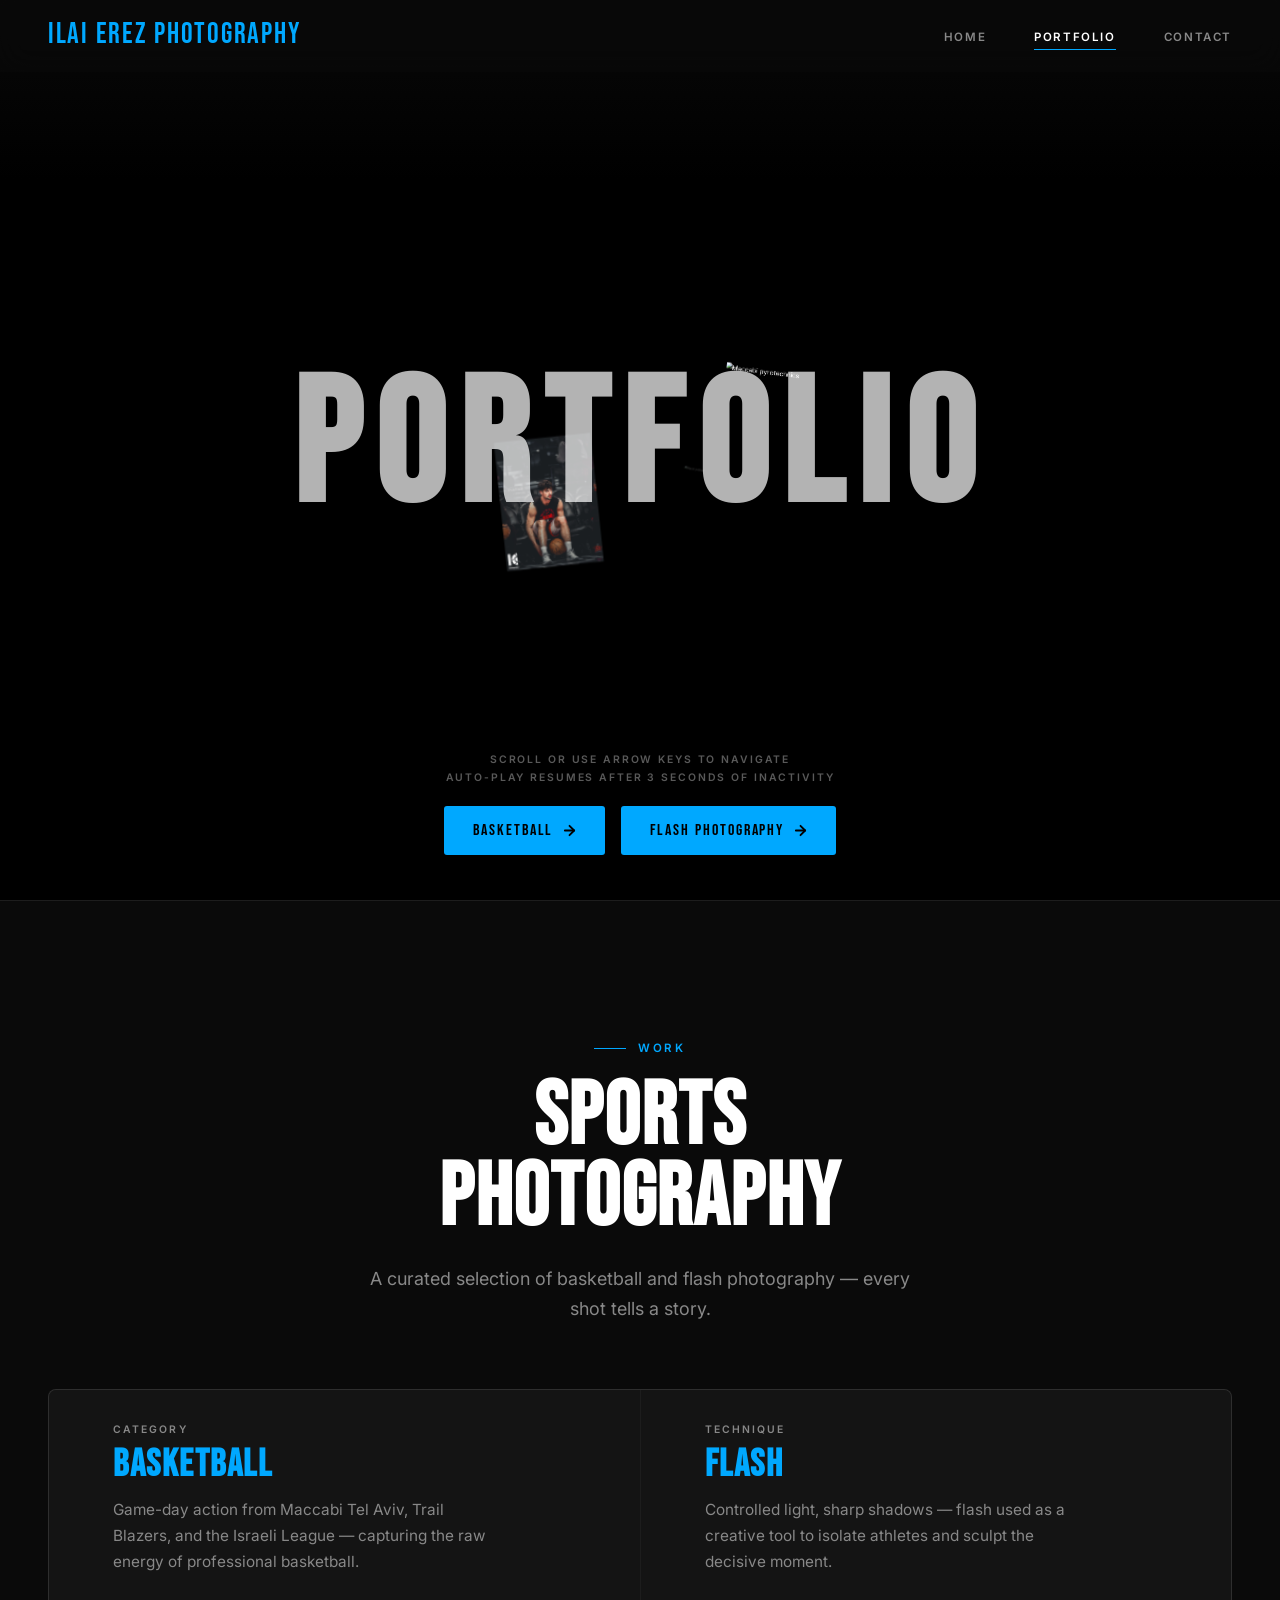
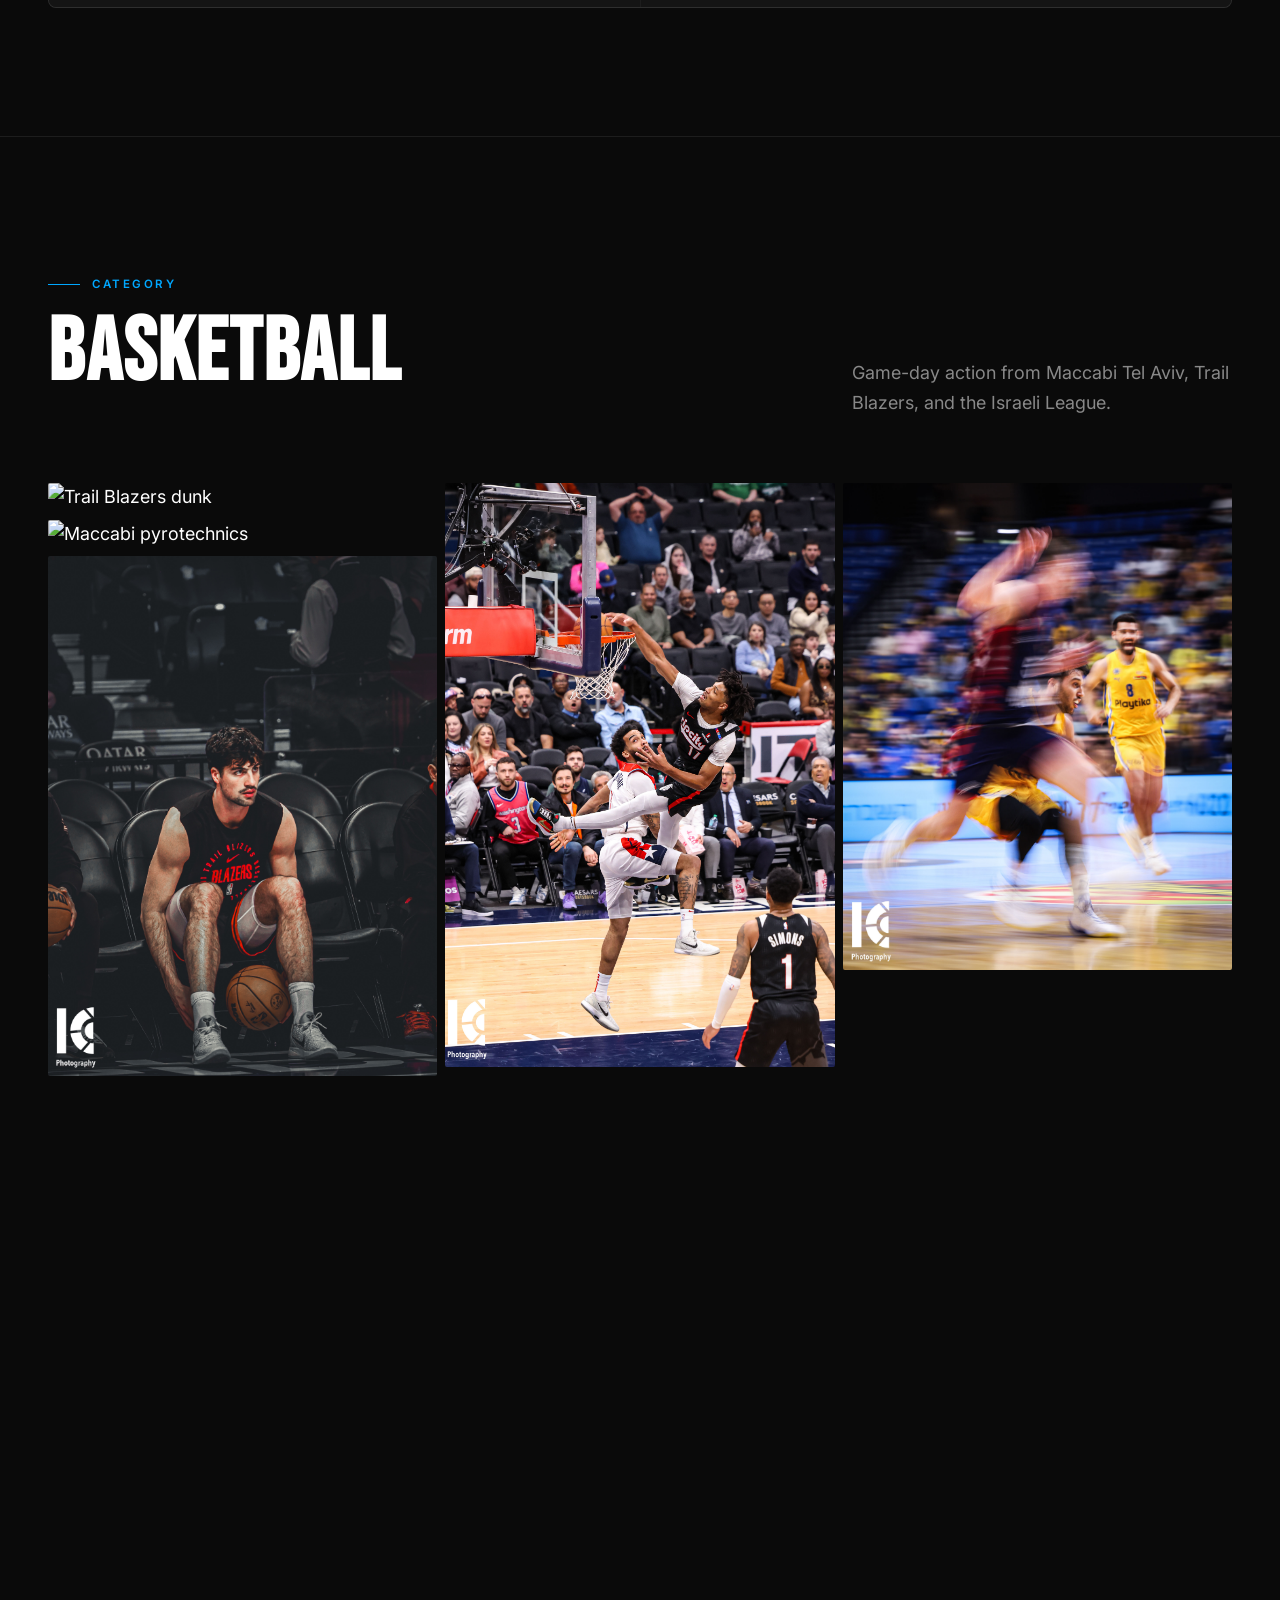
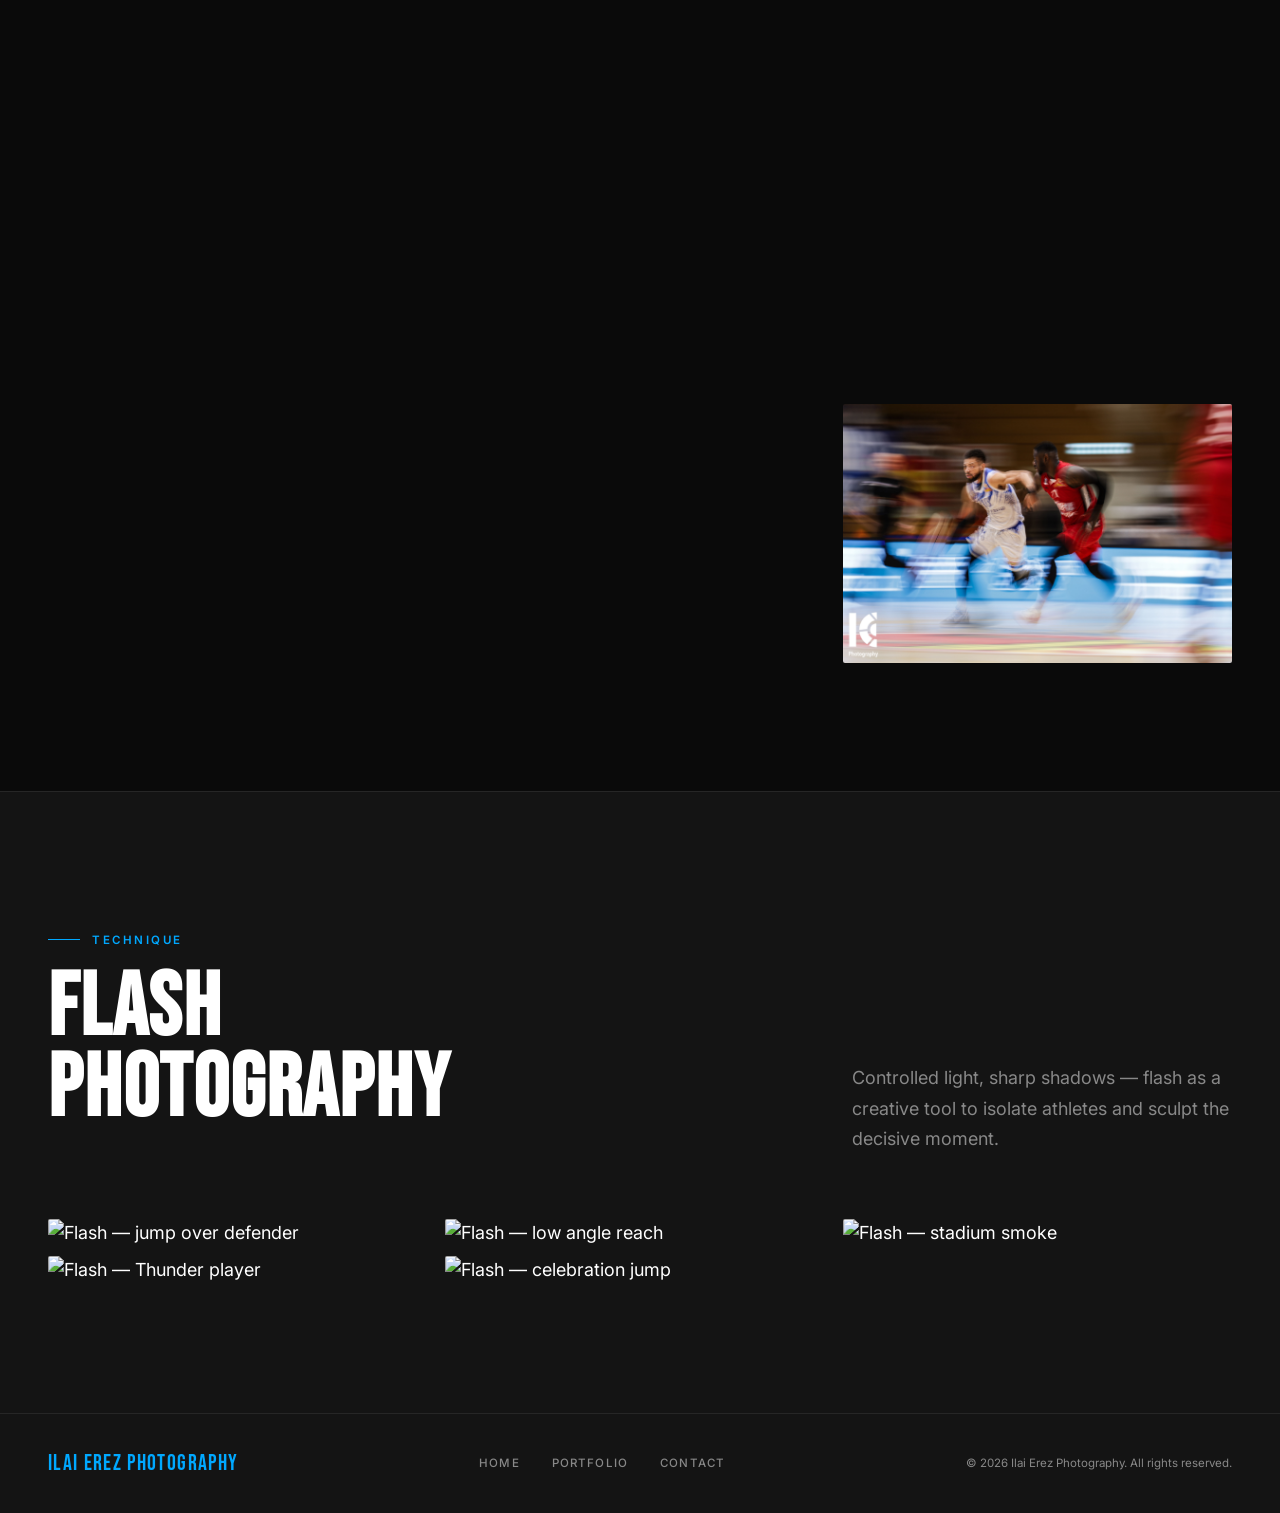
==== portfolio.html @ 73135bab "Initial commit — portfolio site with 3D gallery" ====
<!DOCTYPE html>
<html lang="en">
<head>
  <meta charset="UTF-8">
  <meta name="viewport" content="width=device-width, initial-scale=1.0">
  <meta name="description" content="Ilai Erez Photography Portfolio — High-impact sports photography across basketball and flash photography.">

  <meta property="og:title"       content="Ilai Erez Photography | Portfolio">
  <meta property="og:description" content="High-impact sports photography gallery.">
  <meta property="og:image"       content="refrences/basketball/971A6403-2.jpg">
  <meta property="og:type"        content="website">

  <title>Ilai Erez Photography | Portfolio</title>

  <link rel="preconnect" href="https://fonts.googleapis.com">
  <link rel="preconnect" href="https://fonts.gstatic.com" crossorigin>
  <link href="https://fonts.googleapis.com/css2?family=Bebas+Neue&family=Inter:wght@400;500;600&display=swap" rel="stylesheet">

  <link rel="stylesheet" href="css/styles.css">

  <style>
    /* 3-D Gallery section */
    .gallery3d-section {
      position: relative;
      height: 100vh;
      overflow: hidden;
      background: #000;
    }

    #gallery-3d {
      width: 100%;
      height: 100%;
    }

    /* "PORTFOLIO" title floats over the canvas */
    /* Top gradient so title always reads cleanly */
    .gallery3d-section::before {
      content: '';
      position: absolute;
      top: 0; left: 0; right: 0;
      height: 180px;
      background: linear-gradient(to bottom, rgba(10,10,10,0.85) 0%, transparent 100%);
      z-index: 9;
      pointer-events: none;
    }

    .gallery3d-title {
      position: absolute;
      inset: 0;
      display: flex;
      align-items: center;
      justify-content: center;
      pointer-events: none;
      z-index: 10;
    }

    .gallery3d-title h1 {
      font-family: var(--font-heading);
      font-size: clamp(5rem, 14vw, 11rem);
      color: rgba(255, 255, 255, 0.70);
      letter-spacing: 0.08em;
      text-transform: uppercase;
      line-height: 1;
      user-select: none;
    }

    /* Scroll hint — nudged up to make room for buttons */
    .gallery3d-hint {
      position: absolute;
      bottom: 7rem;
      left: 0;
      right: 0;
      text-align: center;
      pointer-events: none;
      z-index: 10;
      font-size: 0.65rem;
      font-weight: 600;
      letter-spacing: 0.18em;
      text-transform: uppercase;
      color: rgba(255, 255, 255, 0.35);
      line-height: 1.8;
    }

    /* Flash section */
    .flash-section {
      background: var(--color-bg-surface);
      padding-block: var(--space-xl);
      border-top: 1px solid var(--color-border);
    }

    .flash-grid {
      columns: 3;
      column-gap: 8px;
      margin-top: var(--space-lg);
    }

    .flash-grid__item {
      position: relative;
      overflow: hidden;
      break-inside: avoid;
      margin-bottom: 8px;
      cursor: pointer;
      border-radius: 2px;
    }

    .flash-grid__item img {
      width: 100%;
      height: auto;
      display: block;
      transition: transform 0.5s cubic-bezier(0.16,1,0.3,1);
    }
    .flash-grid__item:hover img { transform: scale(1.04); }

    .flash-grid__overlay {
      position: absolute;
      inset: 0;
      background: rgba(0,0,0,0.45);
      opacity: 0;
      transition: opacity 0.3s ease;
      display: flex;
      align-items: center;
      justify-content: center;
    }
    .flash-grid__overlay svg { color: var(--color-accent); }
    .flash-grid__item:hover .flash-grid__overlay { opacity: 1; }

    @media (max-width: 767px) { .flash-grid { columns: 2; } }
    @media (max-width: 480px) { .flash-grid { columns: 1; } }

    /* Lightbox */
    .lb {
      position: fixed;
      inset: 0;
      z-index: 999;
      background: rgba(0,0,0,0.95);
      display: flex;
      align-items: center;
      justify-content: center;
      opacity: 0;
      pointer-events: none;
      transition: opacity 0.25s ease;
    }
    .lb--open { opacity: 1; pointer-events: all; }

    .lb__img {
      max-width: min(92vw, 1100px);
      max-height: 88vh;
      object-fit: contain;
      border-radius: 2px;
      transform: scale(0.95);
      transition: transform 0.3s cubic-bezier(0.16,1,0.3,1);
    }
    .lb--open .lb__img { transform: scale(1); }

    .lb__close {
      position: absolute;
      top: 1.25rem; right: 1.25rem;
      width: 42px; height: 42px;
      border-radius: 50%;
      border: 1px solid rgba(255,255,255,0.15);
      display: flex; align-items: center; justify-content: center;
      color: #fff;
      transition: border-color 0.2s, color 0.2s;
    }
    .lb__close:hover { border-color: var(--color-accent); color: var(--color-accent); }

    .lb__prev, .lb__next {
      position: absolute;
      top: 50%; transform: translateY(-50%);
      width: 48px; height: 48px;
      border-radius: 50%;
      border: 1px solid rgba(255,255,255,0.15);
      display: flex; align-items: center; justify-content: center;
      color: #fff;
      transition: border-color 0.2s, color 0.2s;
    }
    .lb__prev { left: clamp(0.5rem, 2vw, 1.5rem); }
    .lb__next { right: clamp(0.5rem, 2vw, 1.5rem); }
    .lb__prev:hover, .lb__next:hover { border-color: var(--color-accent); color: var(--color-accent); }

    .lb__counter {
      position: absolute;
      bottom: 1.25rem; left: 50%; transform: translateX(-50%);
      font-size: 0.7rem; letter-spacing: 0.15em;
      color: rgba(255,255,255,0.4);
    }

    /* Categories below fold */
    .categories {
      background: var(--color-bg);
      padding-block: var(--space-xl);
      border-top: 1px solid var(--color-border);
    }

    .categories__grid {
      display: grid;
      grid-template-columns: 1fr 1fr;
      gap: 1px;
      background: var(--color-border);
      border: 1px solid var(--color-border);
      border-radius: var(--radius-md);
      overflow: hidden;
      margin-top: var(--space-lg);
    }

    .category-card {
      background: var(--color-bg-surface);
      padding: var(--space-md) var(--space-lg);
    }

    .category-card__label {
      font-size: 0.65rem;
      font-weight: 600;
      letter-spacing: 0.2em;
      text-transform: uppercase;
      color: var(--color-text-muted);
      margin-bottom: 0.5rem;
    }

    .category-card__title {
      font-family: var(--font-heading);
      font-size: clamp(1.8rem, 3vw, 2.8rem);
      letter-spacing: 0.04em;
      text-transform: uppercase;
      color: var(--color-accent);
      margin-bottom: 0.75rem;
      line-height: 1;
    }

    .category-card__text {
      font-size: var(--text-sm);
      color: var(--color-text-muted);
      line-height: 1.7;
      max-width: 380px;
    }

    @media (max-width: 640px) {
      .categories__grid { grid-template-columns: 1fr; }
    }

    /* Section buttons — bottom center */
    .gallery3d-buttons {
      position: absolute;
      bottom: 2.8rem;
      left: 0;
      right: 0;
      display: flex;
      justify-content: center;
      gap: 1rem;
      z-index: 10;
      flex-wrap: wrap;
      padding-inline: 1rem;
    }

    .gallery3d-cta {
      display: inline-flex;
      align-items: center;
      gap: 0.6rem;
      font-family: var(--font-heading);
      font-size: 1rem;
      letter-spacing: 0.12em;
      text-transform: uppercase;
      padding: 0.75em 1.8em;
      border-radius: 3px;
      text-decoration: none;
      transition: transform 0.2s ease, box-shadow 0.2s ease;
    }
    .gallery3d-cta--primary {
      color: #000;
      background: var(--color-accent);
    }
    .gallery3d-cta--outline {
      color: var(--color-accent);
      background: transparent;
      border: 1.5px solid var(--color-accent);
    }
    .gallery3d-cta:hover {
      transform: translateY(-2px);
      box-shadow: 0 0 24px rgba(0, 168, 255, 0.35);
    }

    /* Basketball section */
    .bball-section {
      background: var(--color-bg);
      padding-block: var(--space-xl);
      border-top: 1px solid var(--color-border);
    }

    .bball-header {
      display: flex;
      align-items: flex-end;
      justify-content: space-between;
      flex-wrap: wrap;
      gap: 1rem;
      margin-bottom: var(--space-lg);
    }

    /* Masonry columns — photos at natural size, zero cropping */
    .bball-grid {
      columns: 3;
      column-gap: 8px;
    }

    .bball-grid__item {
      position: relative;
      overflow: hidden;
      break-inside: avoid;
      margin-bottom: 8px;
      cursor: pointer;
      border-radius: 2px;
    }

    .bball-grid__item img {
      width: 100%;
      height: auto;
      display: block;
      transition: transform 0.5s cubic-bezier(0.16,1,0.3,1);
    }

    .bball-grid__item:hover img { transform: scale(1.04); }

    .bball-grid__overlay {
      position: absolute;
      inset: 0;
      background: rgba(0,0,0,0.45);
      opacity: 0;
      transition: opacity 0.3s ease;
      display: flex;
      align-items: center;
      justify-content: center;
    }

    .bball-grid__overlay svg { color: var(--color-accent); }
    .bball-grid__item:hover .bball-grid__overlay { opacity: 1; }

    @media (max-width: 767px) { .bball-grid { columns: 2; } }
    @media (max-width: 480px) { .bball-grid { columns: 1; } }
  </style>
</head>
<body>

  <!-- ========================
       NAVIGATION
  ========================= -->
  <nav class="nav" aria-label="Main navigation">
    <div class="container nav__inner">
      <a href="index.html" class="nav__logo">Ilai Erez Photography</a>

      <ul class="nav__links" role="list">
        <li><a href="index.html"     class="nav__link">Home</a></li>
        <li><a href="portfolio.html" class="nav__link">Portfolio</a></li>
        <li><a href="contact.html"   class="nav__link">Contact</a></li>
      </ul>

      <button class="nav__toggle" aria-label="Toggle menu" aria-expanded="false">
        <span></span>
        <span></span>
        <span></span>
      </button>
    </div>
  </nav>

  <!-- ========================
       3D GALLERY
  ========================= -->
  <section class="gallery3d-section" aria-label="3D photo gallery">
    <div id="gallery-3d"></div>

    <div class="gallery3d-title" aria-hidden="true">
      <h1>Portfolio</h1>
    </div>

    <div class="gallery3d-hint" aria-hidden="true">
      <p>Scroll or use arrow keys to navigate</p>
      <p>Auto-play resumes after 3 seconds of inactivity</p>
    </div>

    <!-- Section buttons -->
    <div class="gallery3d-buttons">
      <a href="#basketball" class="gallery3d-cta gallery3d-cta--primary">
        <span>Basketball</span>
        <svg width="13" height="13" viewBox="0 0 14 14" fill="none" stroke="currentColor" stroke-width="2" stroke-linecap="round" stroke-linejoin="round"><polyline points="7,2 12,7 7,12"/><line x1="2" y1="7" x2="12" y2="7"/></svg>
      </a>
      <a href="#flash" class="gallery3d-cta gallery3d-cta--primary">
        <span>Flash Photography</span>
        <svg width="13" height="13" viewBox="0 0 14 14" fill="none" stroke="currentColor" stroke-width="2" stroke-linecap="round" stroke-linejoin="round"><polyline points="7,2 12,7 7,12"/><line x1="2" y1="7" x2="12" y2="7"/></svg>
      </a>
    </div>
  </section>

  <!-- ========================
       CATEGORIES
  ========================= -->
  <section class="categories">
    <div class="container">

      <div style="text-align:center; max-width:600px; margin-inline:auto;">
        <p class="section-label" data-reveal style="justify-content:center;">Work</p>
        <h2 class="section-title heading" data-reveal data-reveal-delay="1">
          Sports<br>Photography
        </h2>
        <p class="section-subtitle" data-reveal data-reveal-delay="2" style="margin-inline:auto;">
          A curated selection of basketball and flash photography —
          every shot tells a story.
        </p>
      </div>

      <div class="categories__grid" data-reveal data-reveal-delay="3">
        <div class="category-card">
          <p class="category-card__label">Category</p>
          <h3 class="category-card__title">Basketball</h3>
          <p class="category-card__text">
            Game-day action from Maccabi Tel Aviv, Trail Blazers, and the Israeli
            League — capturing the raw energy of professional basketball.
          </p>
        </div>
        <div class="category-card">
          <p class="category-card__label">Technique</p>
          <h3 class="category-card__title">Flash</h3>
          <p class="category-card__text">
            Controlled light, sharp shadows — flash used as a creative tool to
            isolate athletes and sculpt the decisive moment.
          </p>
        </div>
      </div>

    </div>
  </section>

  <!-- ========================
       BASKETBALL SECTION
  ========================= -->
  <section class="bball-section" id="basketball">
    <div class="container">

      <div class="bball-header" data-reveal>
        <div>
          <p class="section-label">Category</p>
          <h2 class="section-title heading">Basketball</h2>
        </div>
        <p class="section-subtitle" style="max-width:380px;">
          Game-day action from Maccabi Tel Aviv, Trail Blazers, and the Israeli League.
        </p>
      </div>

      <div class="bball-grid">

        <div class="bball-grid__item" data-reveal data-reveal-delay="1">
          <img src="refrences/basketball/1.jpg" alt="Trail Blazers dunk" loading="lazy">
          <div class="bball-grid__overlay">
            <svg width="32" height="32" viewBox="0 0 32 32" fill="none" stroke="currentColor" stroke-width="1.5"><circle cx="16" cy="16" r="14"/><line x1="10" y1="16" x2="22" y2="16"/><polyline points="17,11 22,16 17,21"/></svg>
          </div>
        </div>

        <div class="bball-grid__item" data-reveal data-reveal-delay="2">
          <img src="refrences/basketball/971A6403-2.jpg" alt="Maccabi pyrotechnics" loading="lazy">
          <div class="bball-grid__overlay">
            <svg width="32" height="32" viewBox="0 0 32 32" fill="none" stroke="currentColor" stroke-width="1.5"><circle cx="16" cy="16" r="14"/><line x1="10" y1="16" x2="22" y2="16"/><polyline points="17,11 22,16 17,21"/></svg>
          </div>
        </div>

        <div class="bball-grid__item" data-reveal data-reveal-delay="3">
          <img src="refrences/basketball/971A6627.jpg" alt="Maccabi action" loading="lazy">
          <div class="bball-grid__overlay">
            <svg width="32" height="32" viewBox="0 0 32 32" fill="none" stroke="currentColor" stroke-width="1.5"><circle cx="16" cy="16" r="14"/><line x1="10" y1="16" x2="22" y2="16"/><polyline points="17,11 22,16 17,21"/></svg>
          </div>
        </div>

        <div class="bball-grid__item" data-reveal data-reveal-delay="1">
          <img src="refrences/basketball/971A7574 copy.jpg" alt="Player portrait" loading="lazy">
          <div class="bball-grid__overlay">
            <svg width="32" height="32" viewBox="0 0 32 32" fill="none" stroke="currentColor" stroke-width="1.5"><circle cx="16" cy="16" r="14"/><line x1="10" y1="16" x2="22" y2="16"/><polyline points="17,11 22,16 17,21"/></svg>
          </div>
        </div>

        <div class="bball-grid__item" data-reveal data-reveal-delay="2">
          <img src="refrences/basketball/971A8081-2 copy.jpg" alt="Courtside" loading="lazy">
          <div class="bball-grid__overlay">
            <svg width="32" height="32" viewBox="0 0 32 32" fill="none" stroke="currentColor" stroke-width="1.5"><circle cx="16" cy="16" r="14"/><line x1="10" y1="16" x2="22" y2="16"/><polyline points="17,11 22,16 17,21"/></svg>
          </div>
        </div>

        <div class="bball-grid__item" data-reveal data-reveal-delay="3">
          <img src="refrences/basketball/971A8720-5.jpg" alt="Motion blur drive" loading="lazy">
          <div class="bball-grid__overlay">
            <svg width="32" height="32" viewBox="0 0 32 32" fill="none" stroke="currentColor" stroke-width="1.5"><circle cx="16" cy="16" r="14"/><line x1="10" y1="16" x2="22" y2="16"/><polyline points="17,11 22,16 17,21"/></svg>
          </div>
        </div>

        <div class="bball-grid__item" data-reveal data-reveal-delay="1">
          <img src="refrences/basketball/971A8980-2.jpg" alt="Celebration" loading="lazy">
          <div class="bball-grid__overlay">
            <svg width="32" height="32" viewBox="0 0 32 32" fill="none" stroke="currentColor" stroke-width="1.5"><circle cx="16" cy="16" r="14"/><line x1="10" y1="16" x2="22" y2="16"/><polyline points="17,11 22,16 17,21"/></svg>
          </div>
        </div>

        <div class="bball-grid__item" data-reveal data-reveal-delay="2">
          <img src="refrences/basketball/971A9809-watermarked.jpg" alt="Basketball action" loading="lazy">
          <div class="bball-grid__overlay">
            <svg width="32" height="32" viewBox="0 0 32 32" fill="none" stroke="currentColor" stroke-width="1.5"><circle cx="16" cy="16" r="14"/><line x1="10" y1="16" x2="22" y2="16"/><polyline points="17,11 22,16 17,21"/></svg>
          </div>
        </div>

        <div class="bball-grid__item" data-reveal data-reveal-delay="3">
          <img src="refrences/basketball/sharp dunk.jpg" alt="Sharp dunk" loading="lazy">
          <div class="bball-grid__overlay"><svg width="32" height="32" viewBox="0 0 32 32" fill="none" stroke="currentColor" stroke-width="1.5"><circle cx="16" cy="16" r="14"/><line x1="10" y1="16" x2="22" y2="16"/><polyline points="17,11 22,16 17,21"/></svg></div>
        </div>

        <div class="bball-grid__item" data-reveal data-reveal-delay="1">
          <img src="refrences/basketball/971A7930-watermarked.jpg" alt="Basketball action" loading="lazy">
          <div class="bball-grid__overlay"><svg width="32" height="32" viewBox="0 0 32 32" fill="none" stroke="currentColor" stroke-width="1.5"><circle cx="16" cy="16" r="14"/><line x1="10" y1="16" x2="22" y2="16"/><polyline points="17,11 22,16 17,21"/></svg></div>
        </div>

        <div class="bball-grid__item" data-reveal data-reveal-delay="2">
          <img src="refrences/basketball/971A7957-watermarked.jpg" alt="Basketball action" loading="lazy">
          <div class="bball-grid__overlay"><svg width="32" height="32" viewBox="0 0 32 32" fill="none" stroke="currentColor" stroke-width="1.5"><circle cx="16" cy="16" r="14"/><line x1="10" y1="16" x2="22" y2="16"/><polyline points="17,11 22,16 17,21"/></svg></div>
        </div>

        <div class="bball-grid__item" data-reveal data-reveal-delay="3">
          <img src="refrences/basketball/971A8060-watermarked.jpg" alt="Basketball action" loading="lazy">
          <div class="bball-grid__overlay"><svg width="32" height="32" viewBox="0 0 32 32" fill="none" stroke="currentColor" stroke-width="1.5"><circle cx="16" cy="16" r="14"/><line x1="10" y1="16" x2="22" y2="16"/><polyline points="17,11 22,16 17,21"/></svg></div>
        </div>

        <div class="bball-grid__item" data-reveal data-reveal-delay="1">
          <img src="refrences/basketball/971A8139-watermarked.jpg" alt="Basketball action" loading="lazy">
          <div class="bball-grid__overlay"><svg width="32" height="32" viewBox="0 0 32 32" fill="none" stroke="currentColor" stroke-width="1.5"><circle cx="16" cy="16" r="14"/><line x1="10" y1="16" x2="22" y2="16"/><polyline points="17,11 22,16 17,21"/></svg></div>
        </div>

        <div class="bball-grid__item" data-reveal data-reveal-delay="2">
          <img src="refrences/basketball/971A8249-watermarked.jpg" alt="Basketball action" loading="lazy">
          <div class="bball-grid__overlay"><svg width="32" height="32" viewBox="0 0 32 32" fill="none" stroke="currentColor" stroke-width="1.5"><circle cx="16" cy="16" r="14"/><line x1="10" y1="16" x2="22" y2="16"/><polyline points="17,11 22,16 17,21"/></svg></div>
        </div>

        <div class="bball-grid__item" data-reveal data-reveal-delay="3">
          <img src="refrences/basketball/971A8275.jpg" alt="Basketball action" loading="lazy">
          <div class="bball-grid__overlay"><svg width="32" height="32" viewBox="0 0 32 32" fill="none" stroke="currentColor" stroke-width="1.5"><circle cx="16" cy="16" r="14"/><line x1="10" y1="16" x2="22" y2="16"/><polyline points="17,11 22,16 17,21"/></svg></div>
        </div>

        <div class="bball-grid__item" data-reveal data-reveal-delay="1">
          <img src="refrences/basketball/971A9543.jpg" alt="Basketball action" loading="lazy">
          <div class="bball-grid__overlay"><svg width="32" height="32" viewBox="0 0 32 32" fill="none" stroke="currentColor" stroke-width="1.5"><circle cx="16" cy="16" r="14"/><line x1="10" y1="16" x2="22" y2="16"/><polyline points="17,11 22,16 17,21"/></svg></div>
        </div>

        <div class="bball-grid__item" data-reveal data-reveal-delay="2">
          <img src="refrences/basketball/971A9972-watermarked.jpg" alt="Basketball action" loading="lazy">
          <div class="bball-grid__overlay"><svg width="32" height="32" viewBox="0 0 32 32" fill="none" stroke="currentColor" stroke-width="1.5"><circle cx="16" cy="16" r="14"/><line x1="10" y1="16" x2="22" y2="16"/><polyline points="17,11 22,16 17,21"/></svg></div>
        </div>

      </div>
    </div>
  </section>

  <!-- ========================
       FLASH PHOTOGRAPHY SECTION
  ========================= -->
  <section class="flash-section" id="flash">
    <div class="container">

      <div class="bball-header" data-reveal>
        <div>
          <p class="section-label">Technique</p>
          <h2 class="section-title heading">Flash<br>Photography</h2>
        </div>
        <p class="section-subtitle" style="max-width:380px;">
          Controlled light, sharp shadows — flash as a creative tool to isolate athletes and sculpt the decisive moment.
        </p>
      </div>

      <div class="flash-grid">

        <div class="flash-grid__item" data-reveal data-reveal-delay="1">
          <img src="refrences/flash photogarphy/971A9452.jpg" alt="Flash — jump over defender" loading="lazy">
          <div class="flash-grid__overlay">
            <svg width="32" height="32" viewBox="0 0 32 32" fill="none" stroke="currentColor" stroke-width="1.5"><circle cx="16" cy="16" r="14"/><line x1="10" y1="16" x2="22" y2="16"/><polyline points="17,11 22,16 17,21"/></svg>
          </div>
        </div>

        <div class="flash-grid__item" data-reveal data-reveal-delay="2">
          <img src="refrences/flash photogarphy/971A9554.jpg" alt="Flash — Thunder player" loading="lazy">
          <div class="flash-grid__overlay">
            <svg width="32" height="32" viewBox="0 0 32 32" fill="none" stroke="currentColor" stroke-width="1.5"><circle cx="16" cy="16" r="14"/><line x1="10" y1="16" x2="22" y2="16"/><polyline points="17,11 22,16 17,21"/></svg>
          </div>
        </div>

        <div class="flash-grid__item" data-reveal data-reveal-delay="3">
          <img src="refrences/flash photogarphy/971A9575.jpg" alt="Flash — low angle reach" loading="lazy">
          <div class="flash-grid__overlay">
            <svg width="32" height="32" viewBox="0 0 32 32" fill="none" stroke="currentColor" stroke-width="1.5"><circle cx="16" cy="16" r="14"/><line x1="10" y1="16" x2="22" y2="16"/><polyline points="17,11 22,16 17,21"/></svg>
          </div>
        </div>

        <div class="flash-grid__item" data-reveal data-reveal-delay="1">
          <img src="refrences/flash photogarphy/971A9735.jpg" alt="Flash — celebration jump" loading="lazy">
          <div class="flash-grid__overlay">
            <svg width="32" height="32" viewBox="0 0 32 32" fill="none" stroke="currentColor" stroke-width="1.5"><circle cx="16" cy="16" r="14"/><line x1="10" y1="16" x2="22" y2="16"/><polyline points="17,11 22,16 17,21"/></svg>
          </div>
        </div>

        <div class="flash-grid__item" data-reveal data-reveal-delay="2">
          <img src="refrences/flash photogarphy/971A9870.jpg" alt="Flash — stadium smoke" loading="lazy">
          <div class="flash-grid__overlay">
            <svg width="32" height="32" viewBox="0 0 32 32" fill="none" stroke="currentColor" stroke-width="1.5"><circle cx="16" cy="16" r="14"/><line x1="10" y1="16" x2="22" y2="16"/><polyline points="17,11 22,16 17,21"/></svg>
          </div>
        </div>

      </div>
    </div>
  </section>

  <!-- ========================
       LIGHTBOX
  ========================= -->
  <div id="lb" class="lb" role="dialog" aria-modal="true" aria-label="Photo lightbox">
    <button class="lb__close" aria-label="Close">
      <svg width="18" height="18" viewBox="0 0 18 18" fill="none" stroke="currentColor" stroke-width="2" stroke-linecap="round"><line x1="2" y1="2" x2="16" y2="16"/><line x1="16" y1="2" x2="2" y2="16"/></svg>
    </button>
    <button class="lb__prev" aria-label="Previous">
      <svg width="18" height="18" viewBox="0 0 18 18" fill="none" stroke="currentColor" stroke-width="2.5" stroke-linecap="round" stroke-linejoin="round"><polyline points="11,3 5,9 11,15"/></svg>
    </button>
    <img class="lb__img" src="" alt="">
    <button class="lb__next" aria-label="Next">
      <svg width="18" height="18" viewBox="0 0 18 18" fill="none" stroke="currentColor" stroke-width="2.5" stroke-linecap="round" stroke-linejoin="round"><polyline points="7,3 13,9 7,15"/></svg>
    </button>
    <p class="lb__counter"></p>
  </div>

  <!-- ========================
       FOOTER
  ========================= -->
  <footer class="footer">
    <div class="container footer__inner">
      <a href="index.html" class="footer__logo">Ilai Erez Photography</a>

      <nav class="footer__links" aria-label="Footer navigation">
        <a href="index.html"     class="footer__link">Home</a>
        <a href="portfolio.html" class="footer__link">Portfolio</a>
        <a href="contact.html"   class="footer__link">Contact</a>
      </nav>

      <p class="footer__copy">&copy; <span id="year"></span> Ilai Erez Photography. All rights reserved.</p>
    </div>
  </footer>

  <!-- 3D Gallery logic -->
  <script src="js/gallery3d.js"></script>
  <!-- Shared: nav, scroll reveal -->
  <script src="js/main.js" defer></script>
  <script>
    document.getElementById('year').textContent = new Date().getFullYear();

    // Lightbox
    (function () {
      const lb      = document.getElementById('lb');
      const lbImg   = lb.querySelector('.lb__img');
      const lbCount = lb.querySelector('.lb__counter');
      let imgs = [], cur = 0;

      function open(index) {
        cur = index;
        lbImg.src = imgs[cur].src;
        lbImg.alt = imgs[cur].alt;
        lbCount.textContent = (cur + 1) + ' / ' + imgs.length;
        lb.classList.add('lb--open');
        document.body.style.overflow = 'hidden';
      }

      function close() {
        lb.classList.remove('lb--open');
        document.body.style.overflow = '';
      }

      function nav(dir) {
        cur = (cur + dir + imgs.length) % imgs.length;
        lbImg.style.opacity = '0';
        setTimeout(() => {
          lbImg.src = imgs[cur].src;
          lbImg.alt = imgs[cur].alt;
          lbImg.style.opacity = '1';
          lbCount.textContent = (cur + 1) + ' / ' + imgs.length;
        }, 150);
      }

      // Collect all grid images
      function initItems() {
        imgs = Array.from(document.querySelectorAll('.bball-grid__item img, .flash-grid__item img'));
        document.querySelectorAll('.bball-grid__item, .flash-grid__item').forEach((item, i) => {
          item.addEventListener('click', () => open(i));
        });
      }

      lb.querySelector('.lb__close').addEventListener('click', close);
      lb.querySelector('.lb__prev').addEventListener('click', () => nav(-1));
      lb.querySelector('.lb__next').addEventListener('click', () => nav(1));
      lb.addEventListener('click', (e) => { if (e.target === lb) close(); });

      document.addEventListener('keydown', (e) => {
        if (!lb.classList.contains('lb--open')) return;
        if (e.key === 'Escape')     close();
        if (e.key === 'ArrowLeft')  nav(-1);
        if (e.key === 'ArrowRight') nav(1);
      });

      lbImg.style.transition = 'opacity 0.15s ease, transform 0.3s cubic-bezier(0.16,1,0.3,1)';

      document.addEventListener('DOMContentLoaded', initItems);
    })();
  </script>
</body>
</html>
---- css/styles.css ----
/* ===========================
   CSS CUSTOM PROPERTIES
   =========================== */
:root {
  /* Colors */
  --color-bg:          #0a0a0a;
  --color-bg-surface:  #141414;
  --color-bg-raised:   #1e1e1e;
  --color-text:        #ffffff;
  --color-text-muted:  #888888;
  --color-accent:      #00A8FF;
  --color-accent-dim:  rgba(0, 168, 255, 0.12);
  --color-accent-glow: rgba(0, 168, 255, 0.28);
  --color-overlay:     rgba(0, 0, 0, 0.72);
  --color-border:      rgba(255, 255, 255, 0.08);
  --color-border-acc:  rgba(0, 168, 255, 0.35);

  /* Typography */
  --font-heading: 'Bebas Neue', sans-serif;
  --font-body:    'Inter', sans-serif;

  /* Fluid type scale */
  --text-xs:   clamp(0.7rem,   0.9vw,  0.8rem);
  --text-sm:   clamp(0.85rem,  1.2vw,  1rem);
  --text-base: clamp(1rem,     1.5vw,  1.125rem);
  --text-lg:   clamp(1.125rem, 1.8vw,  1.375rem);
  --text-xl:   clamp(1.5rem,   3vw,    2rem);
  --text-2xl:  clamp(2rem,     5vw,    3.5rem);
  --text-3xl:  clamp(2.5rem,   7vw,    5.5rem);
  --text-hero: clamp(3rem,     8vw,   7rem);

  /* Spacing */
  --space-xs: 0.5rem;
  --space-sm: 1rem;
  --space-md: 2rem;
  --space-lg: 4rem;
  --space-xl: 8rem;

  /* Layout */
  --max-width:  1280px;
  --nav-height: 72px;
  --radius-sm:  3px;
  --radius-md:  8px;
  --radius-pill: 999px;

  /* Motion */
  --transition-fast: 150ms ease;
  --transition-base: 300ms ease;
  --transition-slow: 500ms cubic-bezier(0.16, 1, 0.3, 1);
}

/* ===========================
   RESET & BASE
   =========================== */
*, *::before, *::after {
  box-sizing: border-box;
  margin: 0;
  padding: 0;
}

html {
  scroll-behavior: smooth;
  -webkit-font-smoothing: antialiased;
  -moz-osx-font-smoothing: grayscale;
}

body {
  background-color: var(--color-bg);
  color: var(--color-text);
  font-family: var(--font-body);
  font-size: var(--text-base);
  line-height: 1.6;
  overflow-x: hidden;
}

img {
  max-width: 100%;
  display: block;
}

a { color: inherit; text-decoration: none; }
ul, ol { list-style: none; }
button { cursor: pointer; background: none; border: none; font-family: inherit; color: inherit; }

::selection {
  background: var(--color-accent);
  color: #000;
}

:focus-visible {
  outline: 2px solid var(--color-accent);
  outline-offset: 3px;
}

/* ===========================
   LAYOUT UTILITIES
   =========================== */
.container {
  max-width: var(--max-width);
  margin-inline: auto;
  padding-inline: clamp(1rem, 5vw, 3rem);
}

.section {
  padding-block: var(--space-xl);
}

/* ===========================
   NAVIGATION
   =========================== */
.nav {
  position: fixed;
  top: 0; left: 0; right: 0;
  z-index: 100;
  height: var(--nav-height);
  display: flex;
  align-items: center;
  backdrop-filter: blur(16px) saturate(1.5);
  -webkit-backdrop-filter: blur(16px) saturate(1.5);
  background: rgba(10, 10, 10, 0.65);
  border-bottom: 1px solid transparent;
  transition: background var(--transition-base), border-color var(--transition-base);
}

.nav--scrolled {
  background: rgba(10, 10, 10, 0.95);
  border-bottom-color: var(--color-border);
}

.nav__inner {
  display: flex;
  align-items: center;
  justify-content: space-between;
  width: 100%;
}

.nav__logo {
  font-family: var(--font-heading);
  font-size: clamp(1.4rem, 2.5vw, 1.8rem);
  color: var(--color-accent);
  letter-spacing: 0.06em;
  text-transform: uppercase;
  transition: opacity var(--transition-fast);
}

.nav__logo:hover { opacity: 0.75; }

.nav__links {
  display: flex;
  align-items: center;
  gap: clamp(1.5rem, 4vw, 3rem);
}

.nav__link {
  font-size: var(--text-xs);
  font-weight: 600;
  letter-spacing: 0.14em;
  text-transform: uppercase;
  color: var(--color-text-muted);
  position: relative;
  padding-block: 0.25rem;
  transition: color var(--transition-fast);
}

.nav__link::after {
  content: '';
  position: absolute;
  bottom: -2px; left: 0;
  width: 100%;
  height: 1px;
  background: var(--color-accent);
  transform: scaleX(0);
  transform-origin: right;
  transition: transform var(--transition-base);
}

.nav__link:hover,
.nav__link--active { color: var(--color-text); }

.nav__link:hover::after,
.nav__link--active::after {
  transform: scaleX(1);
  transform-origin: left;
}

.nav__toggle {
  display: none;
  flex-direction: column;
  gap: 5px;
  padding: 0.5rem;
  z-index: 110;
}

.nav__toggle span {
  display: block;
  width: 24px;
  height: 2px;
  background: var(--color-text);
  border-radius: 2px;
  transition: transform var(--transition-base), opacity var(--transition-base);
  transform-origin: center;
}

.nav__toggle--open span:nth-child(1) { transform: translateY(7px) rotate(45deg); }
.nav__toggle--open span:nth-child(2) { opacity: 0; }
.nav__toggle--open span:nth-child(3) { transform: translateY(-7px) rotate(-45deg); }

/* ===========================
   BUTTONS
   =========================== */
.btn {
  display: inline-flex;
  align-items: center;
  gap: 0.5rem;
  font-family: var(--font-heading);
  font-size: clamp(0.9rem, 1.5vw, 1.1rem);
  letter-spacing: 0.1em;
  text-transform: uppercase;
  padding: 0.85em 2em;
  border-radius: var(--radius-sm);
  border: 2px solid transparent;
  transition: transform var(--transition-fast), box-shadow var(--transition-fast),
              background var(--transition-fast), color var(--transition-fast), border-color var(--transition-fast);
  white-space: nowrap;
}

.btn:active { transform: scale(0.97); }

.btn--primary {
  background: var(--color-accent);
  color: #000;
  border-color: var(--color-accent);
}

.btn--primary:hover {
  box-shadow: 0 0 28px var(--color-accent-glow), 0 4px 16px rgba(0,0,0,0.4);
  transform: translateY(-2px);
}

.btn--outline {
  background: transparent;
  color: var(--color-text);
  border-color: var(--color-border);
}

.btn--outline:hover {
  border-color: var(--color-accent);
  color: var(--color-accent);
}

/* Hero CTA overrides — stronger hierarchy */
.hero__actions .btn--primary {
  padding: 1em 2.4em;
  font-size: clamp(1rem, 1.6vw, 1.2rem);
  font-weight: 700;
  box-shadow: 0 0 20px rgba(229, 255, 0, 0.18);
}

.hero__actions .btn--primary:hover {
  transform: scale(1.04) translateY(-2px);
  box-shadow: 0 0 40px rgba(229, 255, 0, 0.45), 0 6px 24px rgba(0,0,0,0.5);
  filter: brightness(1.08);
}

.hero__actions .btn--outline {
  padding: 0.95em 1.8em;
  font-size: clamp(0.8rem, 1.3vw, 1rem);
  color: rgba(255,255,255,0.45);
  border-color: rgba(255,255,255,0.18);
  border-width: 1px;
}

.hero__actions .btn--outline:hover {
  color: rgba(255,255,255,0.75);
  border-color: rgba(255,255,255,0.4);
  background: rgba(255,255,255,0.04);
}

/* ===========================
   HERO
   =========================== */
.hero {
  position: relative;
  height: 100vh;
  min-height: 600px;
  display: flex;
  align-items: center;
  overflow: hidden;
}

.hero__bg {
  position: absolute;
  inset: 0;
  background-size: 150% auto;
  background-position: left 72px;
  transform: scale(1.06);
  transition: transform 10s ease-out;
  filter: brightness(0.65) contrast(1.1) saturate(0.9);
}

.hero__bg.is-loaded { transform: scale(1); }

.hero__bg::after {
  content: '';
  position: absolute;
  inset: 0;
  background: linear-gradient(
    to bottom,
    rgba(10,10,10,0.1) 0%,
    rgba(10,10,10,0.2) 35%,
    rgba(10,10,10,0.7) 65%,
    #0a0a0a 100%
  );
}

.hero__content {
  position: relative;
  z-index: 1;
  width: 100%;
  max-width: 42%;
  margin-left: clamp(2rem, 6vw, 6rem);
  margin-right: 0;
}

.hero__eyebrow {
  display: inline-flex;
  align-items: center;
  gap: 0.75rem;
  font-size: var(--text-xs);
  font-weight: 600;
  letter-spacing: 0.22em;
  text-transform: uppercase;
  color: var(--color-accent);
  margin-bottom: 1.5rem;
  opacity: 0;
  animation: fadeInUp 0.8s ease 0.3s forwards;
}

.hero__eyebrow::before {
  content: '';
  display: block;
  width: 32px;
  height: 1px;
  background: var(--color-accent);
  flex-shrink: 0;
}

.hero__title {
  font-size: var(--text-hero);
  font-family: var(--font-heading);
  letter-spacing: 0.02em;
  text-transform: uppercase;
  line-height: 0.88;
  margin-bottom: 1.5rem;
  opacity: 0;
  animation: fadeInUp 0.9s ease 0.5s forwards;
}

.hero__title span { display: block; }
.hero__title .accent { color: var(--color-accent); }

.hero__subtitle {
  font-size: var(--text-lg);
  color: var(--color-text-muted);
  max-width: 520px;
  margin-bottom: 2.5rem;
  opacity: 0;
  animation: fadeInUp 0.9s ease 0.7s forwards;
  font-weight: 400;
  line-height: 1.65;
}

.hero__actions {
  display: flex;
  gap: 1rem;
  flex-wrap: wrap;
  opacity: 0;
  animation: fadeInUp 0.9s ease 0.9s forwards;
}

.hero__scroll {
  position: absolute;
  bottom: 2.5rem;
  left: 50%;
  transform: translateX(-50%);
  display: flex;
  flex-direction: column;
  align-items: center;
  gap: 0.5rem;
  color: var(--color-text-muted);
  font-size: var(--text-xs);
  letter-spacing: 0.18em;
  text-transform: uppercase;
  animation: fadeIn 1s ease 1.8s both;
  user-select: none;
}

.hero__scroll-line {
  width: 1px;
  height: 48px;
  background: linear-gradient(to bottom, var(--color-accent), transparent);
  animation: scrollPulse 2.2s ease-in-out infinite;
}

/* ===========================
   ABOUT / STATS
   =========================== */
.about {
  background: var(--color-bg);
}

.about__grid {
  display: grid;
  grid-template-columns: 1fr 1fr;
  gap: var(--space-xl);
  align-items: center;
}

.section-label {
  display: inline-flex;
  align-items: center;
  gap: 0.75rem;
  font-size: var(--text-xs);
  font-weight: 600;
  letter-spacing: 0.22em;
  text-transform: uppercase;
  color: var(--color-accent);
  margin-bottom: 1.25rem;
}

.section-label::before {
  content: '';
  display: block;
  width: 32px;
  height: 1px;
  background: var(--color-accent);
  flex-shrink: 0;
}

.section-title {
  font-family: var(--font-heading);
  font-size: var(--text-3xl);
  letter-spacing: 0.02em;
  text-transform: uppercase;
  line-height: 0.92;
  margin-bottom: 1.5rem;
}

.section-subtitle {
  color: var(--color-text-muted);
  font-size: var(--text-base);
  max-width: 540px;
  line-height: 1.7;
}

.about__text {
  color: var(--color-text-muted);
  line-height: 1.8;
  margin-bottom: var(--space-md);
}

.stats {
  display: grid;
  grid-template-columns: repeat(3, 1fr);
  gap: 1px;
  background: var(--color-border);
  border: 1px solid var(--color-border);
  border-radius: var(--radius-md);
  overflow: hidden;
  margin-top: var(--space-lg);
}

.stat {
  background: var(--color-bg-surface);
  padding: var(--space-md) var(--space-sm);
  text-align: center;
}

.stat__header {
  display: flex;
  align-items: baseline;
  justify-content: center;
  gap: 0.1em;
  line-height: 1;
  margin-bottom: 0.4rem;
}

.stat__number {
  font-family: var(--font-heading);
  font-size: var(--text-3xl);
  color: var(--color-accent);
  line-height: 1;
}

.stat__plus {
  font-family: var(--font-heading);
  font-size: clamp(1.5rem, 3vw, 2.5rem);
  color: var(--color-accent);
  line-height: 1;
}

.stat__label {
  font-size: var(--text-xs);
  letter-spacing: 0.15em;
  text-transform: uppercase;
  color: var(--color-text-muted);
  font-weight: 500;
}

.about__visual {
  position: relative;
  padding-right: 2rem;
  padding-bottom: 2rem;
}

.about__img-wrap {
  position: relative;
  border-radius: var(--radius-md);
  overflow: hidden;
  aspect-ratio: 4/5;
}

.about__img {
  width: 100%;
  height: 100%;
  object-fit: cover;
  object-position: center 20%;
  filter: contrast(1.12) saturate(1.1);
}

.about__badge {
  position: absolute;
  bottom: 0;
  right: 0;
  background: var(--color-accent);
  color: #000;
  padding: 1.25rem 1.5rem;
  border-radius: var(--radius-md);
  text-align: center;
  min-width: 100px;
}

.about__badge-num {
  font-family: var(--font-heading);
  font-size: 2.5rem;
  line-height: 1;
  display: block;
}

.about__badge-txt {
  font-size: 0.65rem;
  font-weight: 700;
  letter-spacing: 0.1em;
  text-transform: uppercase;
}

/* ===========================
   PAGE HEADERS (portfolio / contact)
   =========================== */
.page-header {
  padding-top: calc(var(--nav-height) + var(--space-lg));
  padding-bottom: var(--space-md);
  border-bottom: 1px solid var(--color-border);
  margin-bottom: var(--space-md);
}

.page-header__title {
  font-family: var(--font-heading);
  font-size: var(--text-3xl);
  letter-spacing: 0.02em;
  text-transform: uppercase;
  line-height: 0.92;
  margin-bottom: 0.75rem;
}

.page-header__sub {
  color: var(--color-text-muted);
  font-size: var(--text-base);
  max-width: 540px;
}

/* ===========================
   FILTER BAR
   =========================== */
.filter-bar {
  display: flex;
  gap: 0.5rem;
  flex-wrap: wrap;
  margin-bottom: var(--space-md);
}

.filter-btn {
  font-size: var(--text-xs);
  font-weight: 600;
  letter-spacing: 0.1em;
  text-transform: uppercase;
  padding: 0.5em 1.3em;
  border-radius: var(--radius-pill);
  border: 1px solid var(--color-border);
  color: var(--color-text-muted);
  background: transparent;
  transition: all var(--transition-base);
}

.filter-btn:hover {
  border-color: rgba(255,255,255,0.25);
  color: var(--color-text);
}

.filter-btn--active {
  background: var(--color-accent);
  border-color: var(--color-accent);
  color: #000;
}

/* ===========================
   PORTFOLIO SECTIONS
   =========================== */
.portfolio-section {
  margin-top: var(--space-xl);
}

.portfolio-section__header {
  margin-bottom: var(--space-lg);
  border-top: 1px solid var(--color-border);
  padding-top: var(--space-lg);
}

.portfolio-section__header .section-title {
  margin-top: 0.5rem;
  margin-bottom: 0.75rem;
}

/* ===========================
   GALLERY GRID
   =========================== */
.gallery {
  display: grid;
  grid-template-columns: repeat(3, 1fr);
  grid-auto-rows: clamp(200px, 24vw, 330px);
  grid-auto-flow: row dense;
  gap: 4px;
  padding-bottom: var(--space-xl);
}

.gallery__item {
  position: relative;
  overflow: hidden;
  cursor: pointer;
  background: var(--color-bg-surface);
}

.gallery__item--wide {
  grid-column: span 2;
}

.gallery__item--tall {
  grid-row: span 2;
}

.gallery__img {
  width: 100%;
  height: 100%;
  object-fit: cover;
  transition: transform var(--transition-slow);
  display: block;
}

.gallery__overlay {
  position: absolute;
  inset: 0;
  background: var(--color-overlay);
  opacity: 0;
  transition: opacity var(--transition-base);
  display: flex;
  align-items: center;
  justify-content: center;
}

.gallery__expand {
  width: 52px;
  height: 52px;
  border: 2px solid var(--color-accent);
  border-radius: 50%;
  display: flex;
  align-items: center;
  justify-content: center;
  color: var(--color-accent);
  transform: scale(0.65);
  transition: transform var(--transition-slow);
}

.gallery__tag {
  position: absolute;
  top: 0.75rem;
  left: 0.75rem;
  font-size: 0.62rem;
  font-weight: 700;
  letter-spacing: 0.15em;
  text-transform: uppercase;
  background: var(--color-accent);
  color: #000;
  padding: 0.2em 0.65em;
  border-radius: 2px;
  opacity: 0;
  transform: translateY(-4px);
  transition: opacity var(--transition-base), transform var(--transition-base);
}

.gallery__item:hover .gallery__img { transform: scale(1.08); }
.gallery__item:hover .gallery__overlay { opacity: 1; }
.gallery__item:hover .gallery__expand { transform: scale(1); }
.gallery__item:hover .gallery__tag { opacity: 1; transform: translateY(0); }

/* ===========================
   LIGHTBOX
   =========================== */
.lightbox {
  position: fixed;
  inset: 0;
  z-index: 999;
  background: rgba(0, 0, 0, 0.96);
  display: flex;
  align-items: center;
  justify-content: center;
  opacity: 0;
  pointer-events: none;
  transition: opacity var(--transition-base);
  backdrop-filter: blur(6px);
}

.lightbox--open {
  opacity: 1;
  pointer-events: all;
}

.lightbox__img {
  max-width: min(90vw, 920px);
  max-height: 82vh;
  object-fit: contain;
  transform: scale(0.93);
  transition: transform var(--transition-slow), opacity 0.2s ease;
  border-radius: var(--radius-sm);
}

.lightbox--open .lightbox__img {
  transform: scale(1);
}

.lightbox__close {
  position: absolute;
  top: 1.5rem; right: 1.5rem;
  width: 44px; height: 44px;
  border: 1px solid var(--color-border);
  border-radius: 50%;
  display: flex; align-items: center; justify-content: center;
  color: var(--color-text-muted);
  transition: all var(--transition-fast);
}

.lightbox__close:hover {
  border-color: var(--color-accent);
  color: var(--color-accent);
}

.lightbox__prev,
.lightbox__next {
  position: absolute;
  top: 50%;
  transform: translateY(-50%);
  width: 52px; height: 52px;
  border: 1px solid var(--color-border);
  border-radius: 50%;
  display: flex; align-items: center; justify-content: center;
  color: var(--color-text);
  transition: all var(--transition-fast);
}

.lightbox__prev { left: clamp(0.75rem, 3vw, 2.5rem); }
.lightbox__next { right: clamp(0.75rem, 3vw, 2.5rem); }

.lightbox__prev:hover,
.lightbox__next:hover {
  border-color: var(--color-accent);
  color: var(--color-accent);
  background: var(--color-accent-dim);
}

.lightbox__counter {
  position: absolute;
  bottom: 1.5rem;
  left: 50%;
  transform: translateX(-50%);
  font-size: var(--text-xs);
  color: var(--color-text-muted);
  letter-spacing: 0.12em;
  white-space: nowrap;
}

.lightbox__caption {
  position: absolute;
  bottom: 3rem;
  left: 50%;
  transform: translateX(-50%);
  font-size: var(--text-xs);
  color: rgba(255,255,255,0.6);
  letter-spacing: 0.1em;
  text-transform: uppercase;
  white-space: nowrap;
}

/* ===========================
   CONTACT PAGE
   =========================== */
.contact-grid {
  display: grid;
  grid-template-columns: 1.2fr 1fr;
  gap: clamp(2rem, 8vw, 6rem);
  align-items: start;
  padding-bottom: var(--space-xl);
}

/* Form */
.form {
  display: flex;
  flex-direction: column;
  gap: 1.5rem;
}

.form__row {
  display: grid;
  grid-template-columns: 1fr 1fr;
  gap: 1rem;
}

.form__group {
  display: flex;
  flex-direction: column;
  gap: 0.45rem;
}

.form__label {
  font-size: var(--text-xs);
  font-weight: 600;
  letter-spacing: 0.14em;
  text-transform: uppercase;
  color: var(--color-text-muted);
}

.form__input,
.form__select,
.form__textarea {
  background: var(--color-bg-raised);
  border: 1px solid var(--color-border);
  color: var(--color-text);
  font-family: var(--font-body);
  font-size: var(--text-sm);
  padding: 0.9rem 1rem;
  border-radius: var(--radius-sm);
  transition: border-color var(--transition-fast), box-shadow var(--transition-fast);
  appearance: none;
  -webkit-appearance: none;
  width: 100%;
}

.form__input:focus,
.form__select:focus,
.form__textarea:focus {
  outline: none;
  border-color: var(--color-accent);
  box-shadow: 0 0 0 3px var(--color-accent-dim);
}

.form__input--error {
  border-color: #ff4040 !important;
  box-shadow: 0 0 0 3px rgba(255,64,64,0.12) !important;
}

.form__error {
  font-size: var(--text-xs);
  color: #ff6060;
  display: none;
}

.form__error--visible { display: block; }

.form__select option {
  background: var(--color-bg-raised);
  color: var(--color-text);
}

/* Custom select arrow */
.form__select-wrap {
  position: relative;
}

.form__select-wrap::after {
  content: '';
  position: absolute;
  right: 1rem;
  top: 50%;
  transform: translateY(-50%);
  width: 0;
  height: 0;
  border-left: 5px solid transparent;
  border-right: 5px solid transparent;
  border-top: 5px solid var(--color-text-muted);
  pointer-events: none;
}

.form__textarea {
  min-height: 140px;
  resize: vertical;
  line-height: 1.6;
}

.form__success {
  display: none;
  align-items: center;
  gap: 0.75rem;
  padding: 1rem 1.5rem;
  background: var(--color-accent-dim);
  border: 1px solid var(--color-border-acc);
  border-radius: var(--radius-sm);
  color: var(--color-accent);
  font-size: var(--text-sm);
  font-weight: 600;
}

.form__success--visible { display: flex; }

/* Contact Info (right column) */
.contact-info {
  position: sticky;
  top: calc(var(--nav-height) + 2rem);
}

.contact-info__title {
  font-family: var(--font-heading);
  font-size: var(--text-2xl);
  letter-spacing: 0.02em;
  text-transform: uppercase;
  line-height: 0.92;
  margin-bottom: 1.5rem;
}

.contact-info__text {
  color: var(--color-text-muted);
  line-height: 1.8;
  margin-bottom: var(--space-lg);
  font-size: var(--text-sm);
}

.contact-detail {
  display: flex;
  align-items: center;
  gap: 1rem;
  margin-bottom: 1rem;
  font-size: var(--text-sm);
  color: var(--color-text-muted);
}

.contact-detail__icon {
  width: 40px;
  height: 40px;
  border: 1px solid var(--color-border);
  border-radius: 50%;
  display: flex; align-items: center; justify-content: center;
  flex-shrink: 0;
  color: var(--color-accent);
}

.contact-divider {
  height: 1px;
  background: var(--color-border);
  margin-block: var(--space-md);
}

.social-heading {
  font-size: var(--text-xs);
  font-weight: 600;
  letter-spacing: 0.2em;
  text-transform: uppercase;
  color: var(--color-text-muted);
  margin-bottom: 1rem;
}

.social-list {
  display: flex;
  gap: 0.75rem;
}

.social-link {
  width: 44px; height: 44px;
  border: 1px solid var(--color-border);
  border-radius: 50%;
  display: flex; align-items: center; justify-content: center;
  color: var(--color-text-muted);
  transition: all var(--transition-fast);
}

.social-link:hover {
  border-color: var(--color-accent);
  background: var(--color-accent-dim);
  color: var(--color-accent);
}

/* ===========================
   FOOTER
   =========================== */
.footer {
  background: var(--color-bg-surface);
  border-top: 1px solid var(--color-border);
  padding-block: var(--space-md);
}

.footer__inner {
  display: flex;
  align-items: center;
  justify-content: space-between;
  flex-wrap: wrap;
  gap: var(--space-sm);
}

.footer__logo {
  font-family: var(--font-heading);
  font-size: 1.4rem;
  color: var(--color-accent);
  letter-spacing: 0.06em;
  text-transform: uppercase;
}

.footer__links {
  display: flex;
  gap: var(--space-md);
}

.footer__link {
  font-size: var(--text-xs);
  font-weight: 500;
  letter-spacing: 0.1em;
  text-transform: uppercase;
  color: var(--color-text-muted);
  transition: color var(--transition-fast);
}

.footer__link:hover { color: var(--color-text); }

.footer__copy {
  font-size: var(--text-xs);
  color: var(--color-text-muted);
}

/* ===========================
   SCROLL REVEAL
   =========================== */
[data-reveal] {
  opacity: 0;
  transform: translateY(28px);
  transition: opacity 0.7s ease, transform 0.7s cubic-bezier(0.16, 1, 0.3, 1);
}

[data-reveal].revealed {
  opacity: 1;
  transform: translateY(0);
}

[data-reveal-delay="1"] { transition-delay: 0.10s; }
[data-reveal-delay="2"] { transition-delay: 0.20s; }
[data-reveal-delay="3"] { transition-delay: 0.30s; }
[data-reveal-delay="4"] { transition-delay: 0.40s; }
[data-reveal-delay="5"] { transition-delay: 0.55s; }

/* ===========================
   KEYFRAME ANIMATIONS
   =========================== */
@keyframes fadeInUp {
  from { opacity: 0; transform: translateY(36px); }
  to   { opacity: 1; transform: translateY(0); }
}

@keyframes fadeIn {
  from { opacity: 0; }
  to   { opacity: 1; }
}

@keyframes scrollPulse {
  0%, 100% { opacity: 1;   transform: scaleY(1); }
  50%       { opacity: 0.3; transform: scaleY(0.5); }
}

/* ===========================
   RESPONSIVE
   =========================== */

/* Mobile (< 768px) */
@media (max-width: 767px) {
  .nav__toggle { display: flex; }

  .nav__links {
    position: fixed;
    inset: 0;
    background: var(--color-bg);
    flex-direction: column;
    align-items: center;
    justify-content: center;
    gap: 2.5rem;
    opacity: 0;
    pointer-events: none;
    transition: opacity var(--transition-base);
    z-index: 105;
  }

  .nav__links--open {
    opacity: 1;
    pointer-events: all;
  }

  .nav__link { font-size: 1.75rem; }

  .hero__actions { flex-direction: column; align-items: flex-start; }

  .about__grid { grid-template-columns: 1fr; gap: var(--space-lg); }
  .about__visual { display: none; }
  .stats { grid-template-columns: 1fr; }

  .gallery__item--wide {
    grid-column: span 1;
  }

  .gallery__item--tall {
    grid-row: span 1;
  }

  .gallery {
    grid-template-columns: repeat(2, 1fr);
    grid-auto-rows: clamp(160px, 40vw, 260px);
  }

  .form__row { grid-template-columns: 1fr; }
  .contact-grid { grid-template-columns: 1fr; }
  .contact-info { position: static; }

  .footer__inner { flex-direction: column; text-align: center; }
  .footer__links { justify-content: center; order: -1; }
}

/* Tablet (640px – 1023px) */
@media (min-width: 640px) and (max-width: 1023px) {
  .about__grid { grid-template-columns: 1fr; }
  .about__visual { display: none; }
  .stats { grid-template-columns: repeat(3, 1fr); }
}

/* Reduced motion */
@media (prefers-reduced-motion: reduce) {
  *, *::before, *::after {
    animation-duration: 0.01ms !important;
    animation-iteration-count: 1 !important;
    transition-duration: 0.01ms !important;
  }
  [data-reveal] { opacity: 1; transform: none; }
}
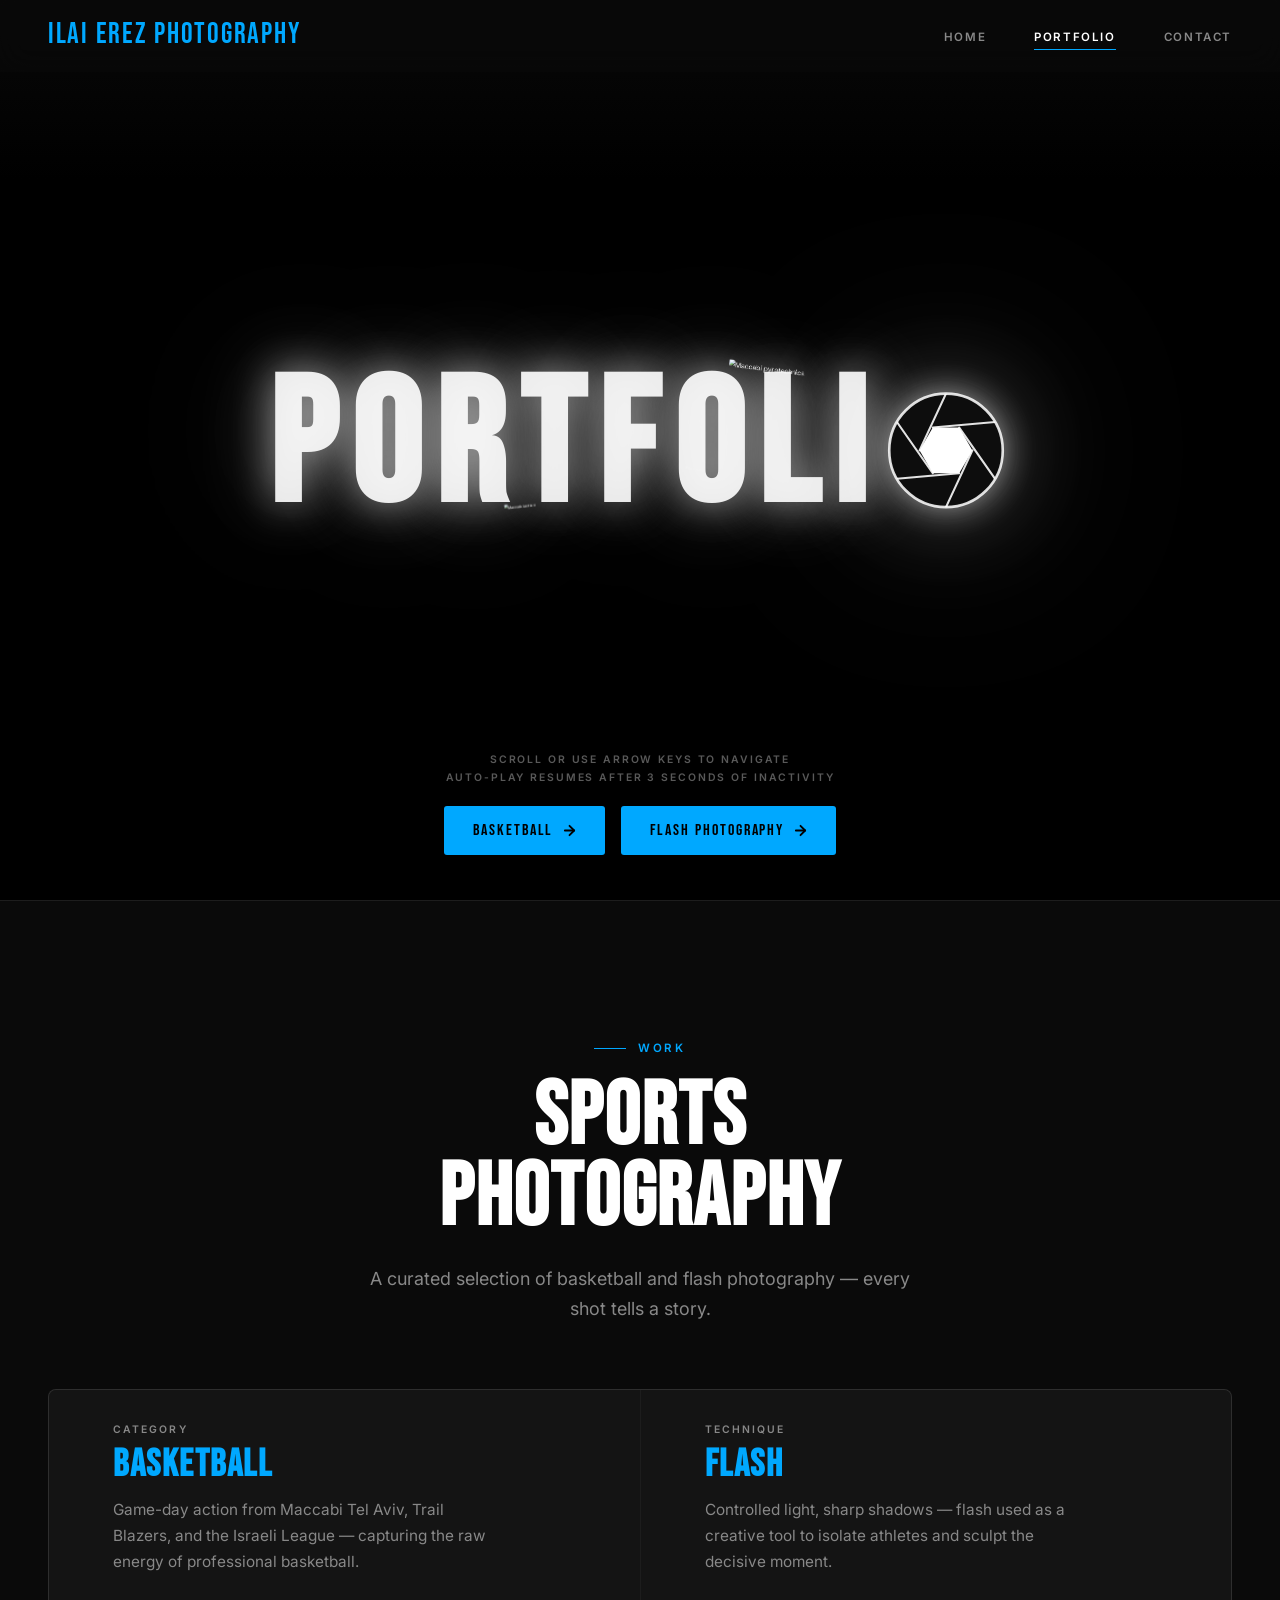
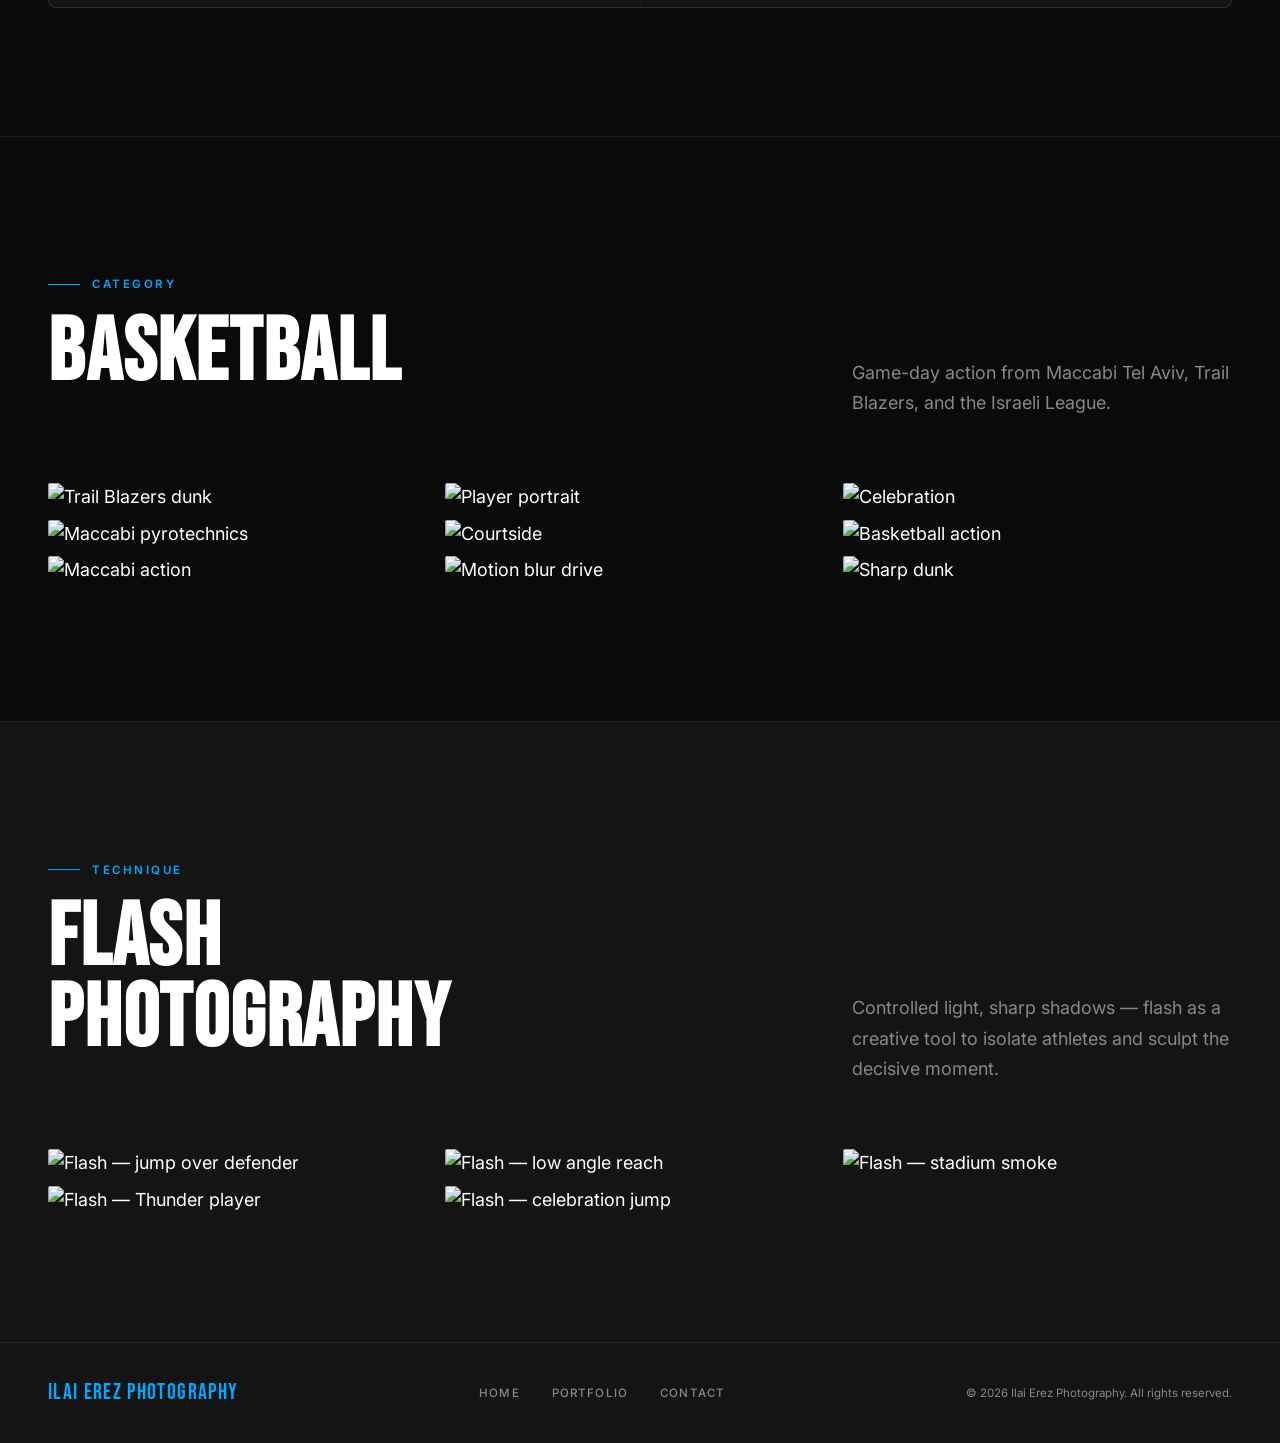
==== commit a58eb49b: "Clean up tracking: remove large reference photos and portfolio-3d from repo - Add .gitignore (node_m" ====
--- a/portfolio.html
+++ b/portfolio.html
@@ -57,11 +57,59 @@
     .gallery3d-title h1 {
       font-family: var(--font-heading);
       font-size: clamp(5rem, 14vw, 11rem);
-      color: rgba(255, 255, 255, 0.70);
+      color: rgba(255, 255, 255, 0.90);
       letter-spacing: 0.08em;
       text-transform: uppercase;
       line-height: 1;
       user-select: none;
+      display: flex;
+      align-items: center;
+      text-shadow:
+        0 0 40px rgba(255, 255, 255, 0.55),
+        0 0 80px rgba(255, 255, 255, 0.30),
+        0 0 160px rgba(255, 255, 255, 0.15);
+    }
+
+    /* ── Camera aperture O ── */
+    .aperture-o {
+      display: inline-block;
+      height: 1.05em;
+      width:  0.75em;
+      vertical-align: -0.12em;
+      flex-shrink: 0;
+      filter:
+        drop-shadow(0 0 16px rgba(255,255,255,0.55))
+        drop-shadow(0 0 50px rgba(255,255,255,0.30))
+        drop-shadow(0 0 100px rgba(255,255,255,0.15));
+    }
+
+    /* Aperture shutter animation */
+    .aperture-blades-group {
+      transform-box: fill-box;
+      transform-origin: center;
+      animation: shutter-rotate 3.5s ease-in-out infinite;
+    }
+
+    .aperture-hex {
+      transform-box: fill-box;
+      transform-origin: center;
+      animation: shutter-iris 3.5s ease-in-out infinite;
+    }
+
+    @keyframes shutter-rotate {
+      0%        { transform: rotate(0deg); }
+      18%       { transform: rotate(35deg); }
+      38%       { transform: rotate(35deg); }
+      58%       { transform: rotate(0deg); }
+      100%      { transform: rotate(0deg); }
+    }
+
+    @keyframes shutter-iris {
+      0%        { transform: scale(1); }
+      18%       { transform: scale(0.05); }
+      38%       { transform: scale(0.05); }
+      58%       { transform: scale(1); }
+      100%      { transform: scale(1); }
     }
 
     /* Scroll hint — nudged up to make room for buttons */
@@ -367,7 +415,28 @@
     <div id="gallery-3d"></div>
 
     <div class="gallery3d-title" aria-hidden="true">
-      <h1>Portfolio</h1>
+      <h1>Portfoli<svg class="aperture-o" viewBox="0 0 100 100" xmlns="http://www.w3.org/2000/svg" aria-hidden="true">
+        <defs>
+          <clipPath id="aoc">
+            <circle cx="50" cy="50" r="43"/>
+          </clipPath>
+        </defs>
+        <!-- Dark filled circle — camera body -->
+        <circle cx="50" cy="50" r="43" fill="#0d0d0d"/>
+        <!-- 6 white blade-divider lines + hex — all rotate together -->
+        <g class="aperture-blades-group" clip-path="url(#aoc)" stroke="rgba(255,255,255,0.88)" stroke-width="1.6" stroke-linecap="round" fill="none">
+          <line x1="70" y1="50" x2="50" y2="93"/>
+          <line x1="60" y1="67.3" x2="12.8" y2="71.5"/>
+          <line x1="40" y1="67.3" x2="12.8" y2="28.5"/>
+          <line x1="30" y1="50" x2="50" y2="7"/>
+          <line x1="40" y1="32.7" x2="87.2" y2="28.5"/>
+          <line x1="60" y1="32.7" x2="87.2" y2="71.5"/>
+        </g>
+        <!-- White hexagonal center opening — scales closed/open -->
+        <polygon class="aperture-hex" points="70,50 60,67.3 40,67.3 30,50 40,32.7 60,32.7" fill="white"/>
+        <!-- Thin outer ring border -->
+        <circle cx="50" cy="50" r="43" fill="none" stroke="rgba(255,255,255,0.85)" stroke-width="2"/>
+      </svg></h1>
     </div>
 
     <div class="gallery3d-hint" aria-hidden="true">
@@ -503,46 +572,6 @@
 
         <div class="bball-grid__item" data-reveal data-reveal-delay="3">
           <img src="refrences/basketball/sharp dunk.jpg" alt="Sharp dunk" loading="lazy">
-          <div class="bball-grid__overlay"><svg width="32" height="32" viewBox="0 0 32 32" fill="none" stroke="currentColor" stroke-width="1.5"><circle cx="16" cy="16" r="14"/><line x1="10" y1="16" x2="22" y2="16"/><polyline points="17,11 22,16 17,21"/></svg></div>
-        </div>
-
-        <div class="bball-grid__item" data-reveal data-reveal-delay="1">
-          <img src="refrences/basketball/971A7930-watermarked.jpg" alt="Basketball action" loading="lazy">
-          <div class="bball-grid__overlay"><svg width="32" height="32" viewBox="0 0 32 32" fill="none" stroke="currentColor" stroke-width="1.5"><circle cx="16" cy="16" r="14"/><line x1="10" y1="16" x2="22" y2="16"/><polyline points="17,11 22,16 17,21"/></svg></div>
-        </div>
-
-        <div class="bball-grid__item" data-reveal data-reveal-delay="2">
-          <img src="refrences/basketball/971A7957-watermarked.jpg" alt="Basketball action" loading="lazy">
-          <div class="bball-grid__overlay"><svg width="32" height="32" viewBox="0 0 32 32" fill="none" stroke="currentColor" stroke-width="1.5"><circle cx="16" cy="16" r="14"/><line x1="10" y1="16" x2="22" y2="16"/><polyline points="17,11 22,16 17,21"/></svg></div>
-        </div>
-
-        <div class="bball-grid__item" data-reveal data-reveal-delay="3">
-          <img src="refrences/basketball/971A8060-watermarked.jpg" alt="Basketball action" loading="lazy">
-          <div class="bball-grid__overlay"><svg width="32" height="32" viewBox="0 0 32 32" fill="none" stroke="currentColor" stroke-width="1.5"><circle cx="16" cy="16" r="14"/><line x1="10" y1="16" x2="22" y2="16"/><polyline points="17,11 22,16 17,21"/></svg></div>
-        </div>
-
-        <div class="bball-grid__item" data-reveal data-reveal-delay="1">
-          <img src="refrences/basketball/971A8139-watermarked.jpg" alt="Basketball action" loading="lazy">
-          <div class="bball-grid__overlay"><svg width="32" height="32" viewBox="0 0 32 32" fill="none" stroke="currentColor" stroke-width="1.5"><circle cx="16" cy="16" r="14"/><line x1="10" y1="16" x2="22" y2="16"/><polyline points="17,11 22,16 17,21"/></svg></div>
-        </div>
-
-        <div class="bball-grid__item" data-reveal data-reveal-delay="2">
-          <img src="refrences/basketball/971A8249-watermarked.jpg" alt="Basketball action" loading="lazy">
-          <div class="bball-grid__overlay"><svg width="32" height="32" viewBox="0 0 32 32" fill="none" stroke="currentColor" stroke-width="1.5"><circle cx="16" cy="16" r="14"/><line x1="10" y1="16" x2="22" y2="16"/><polyline points="17,11 22,16 17,21"/></svg></div>
-        </div>
-
-        <div class="bball-grid__item" data-reveal data-reveal-delay="3">
-          <img src="refrences/basketball/971A8275.jpg" alt="Basketball action" loading="lazy">
-          <div class="bball-grid__overlay"><svg width="32" height="32" viewBox="0 0 32 32" fill="none" stroke="currentColor" stroke-width="1.5"><circle cx="16" cy="16" r="14"/><line x1="10" y1="16" x2="22" y2="16"/><polyline points="17,11 22,16 17,21"/></svg></div>
-        </div>
-
-        <div class="bball-grid__item" data-reveal data-reveal-delay="1">
-          <img src="refrences/basketball/971A9543.jpg" alt="Basketball action" loading="lazy">
-          <div class="bball-grid__overlay"><svg width="32" height="32" viewBox="0 0 32 32" fill="none" stroke="currentColor" stroke-width="1.5"><circle cx="16" cy="16" r="14"/><line x1="10" y1="16" x2="22" y2="16"/><polyline points="17,11 22,16 17,21"/></svg></div>
-        </div>
-
-        <div class="bball-grid__item" data-reveal data-reveal-delay="2">
-          <img src="refrences/basketball/971A9972-watermarked.jpg" alt="Basketball action" loading="lazy">
           <div class="bball-grid__overlay"><svg width="32" height="32" viewBox="0 0 32 32" fill="none" stroke="currentColor" stroke-width="1.5"><circle cx="16" cy="16" r="14"/><line x1="10" y1="16" x2="22" y2="16"/><polyline points="17,11 22,16 17,21"/></svg></div>
         </div>
 
